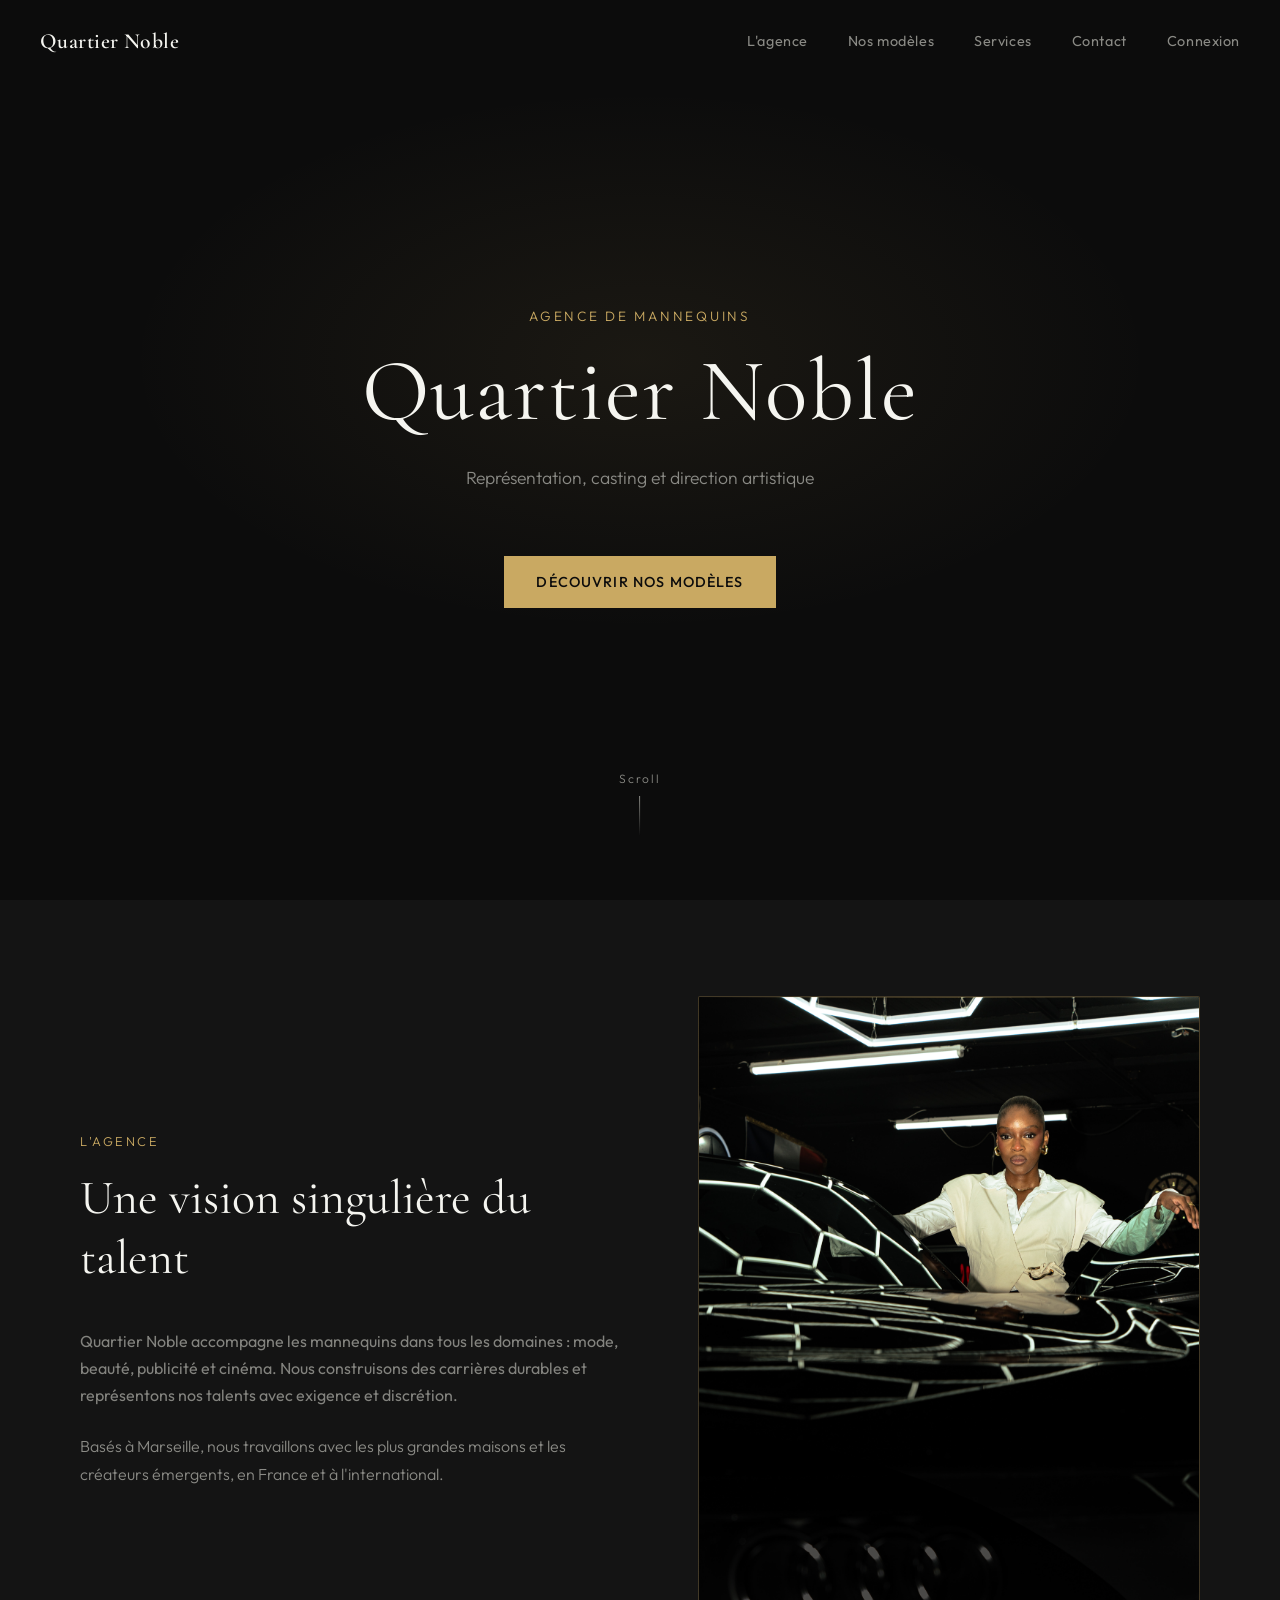
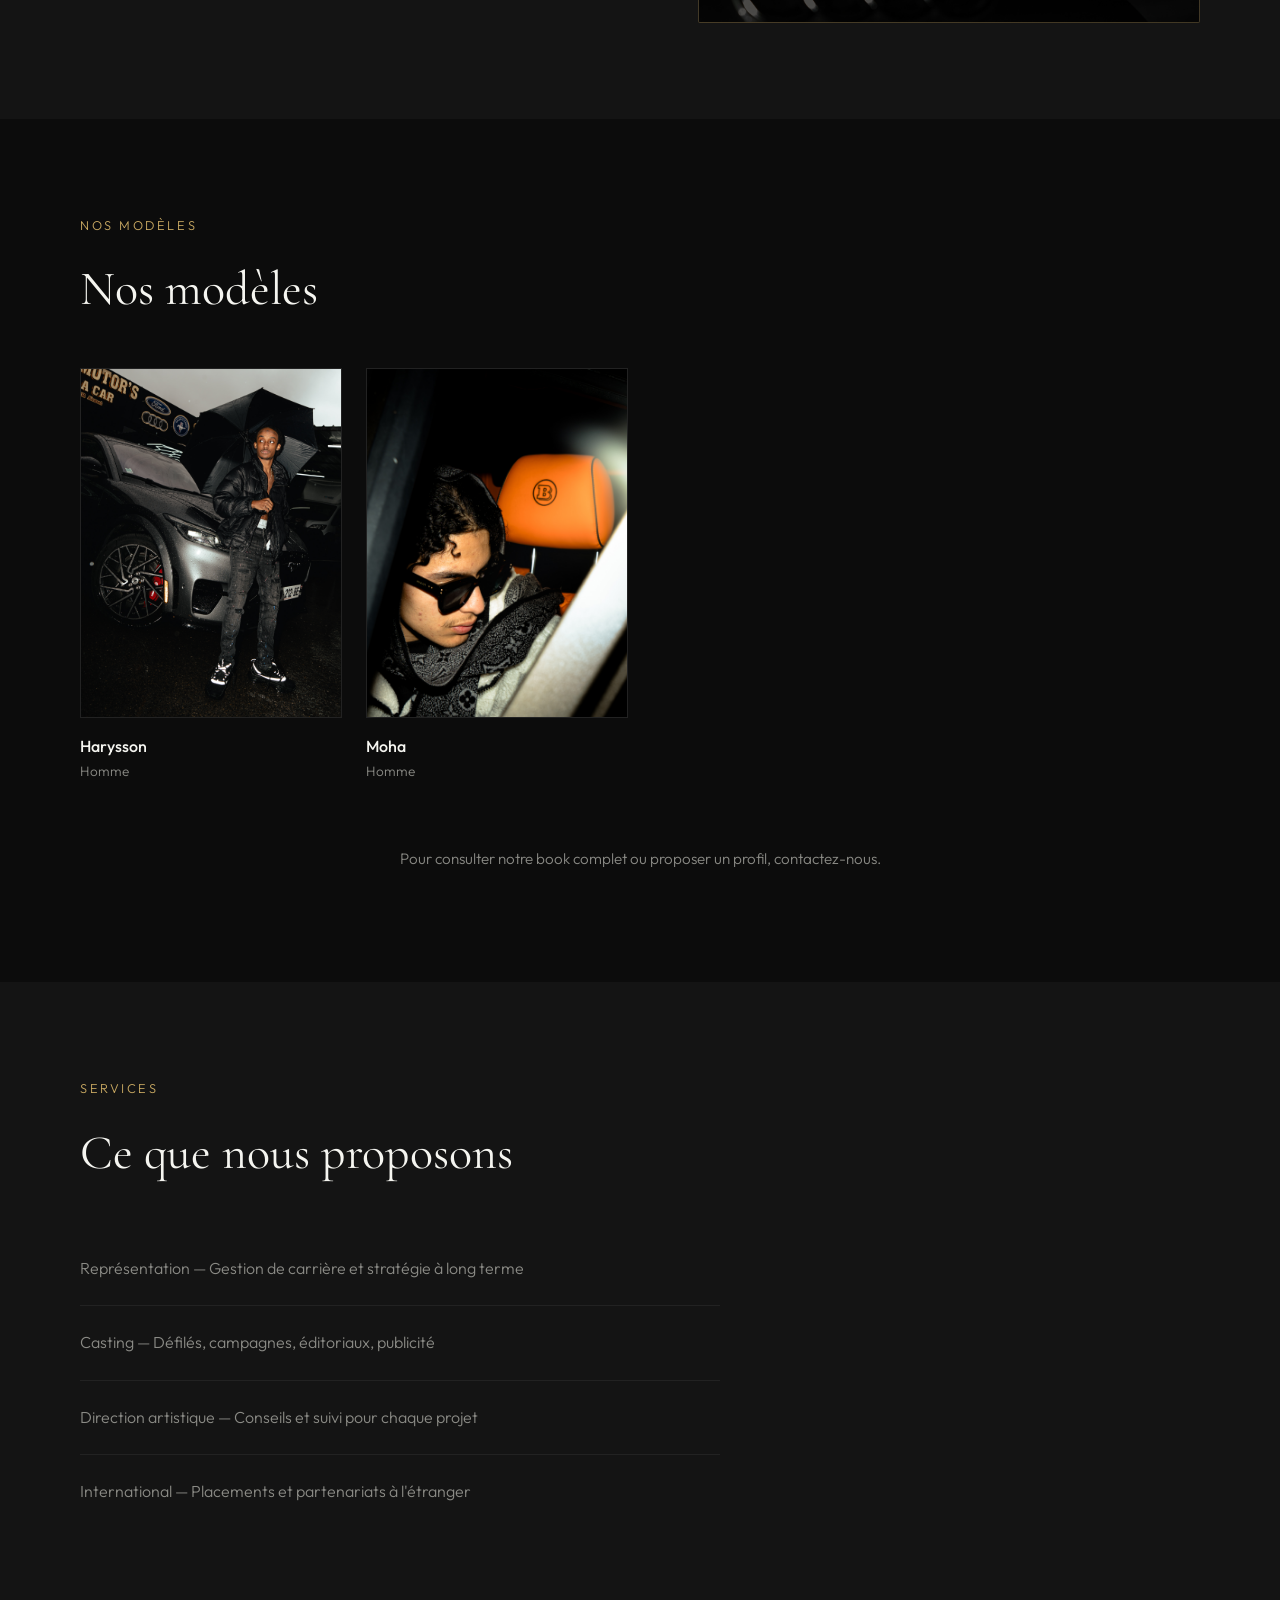
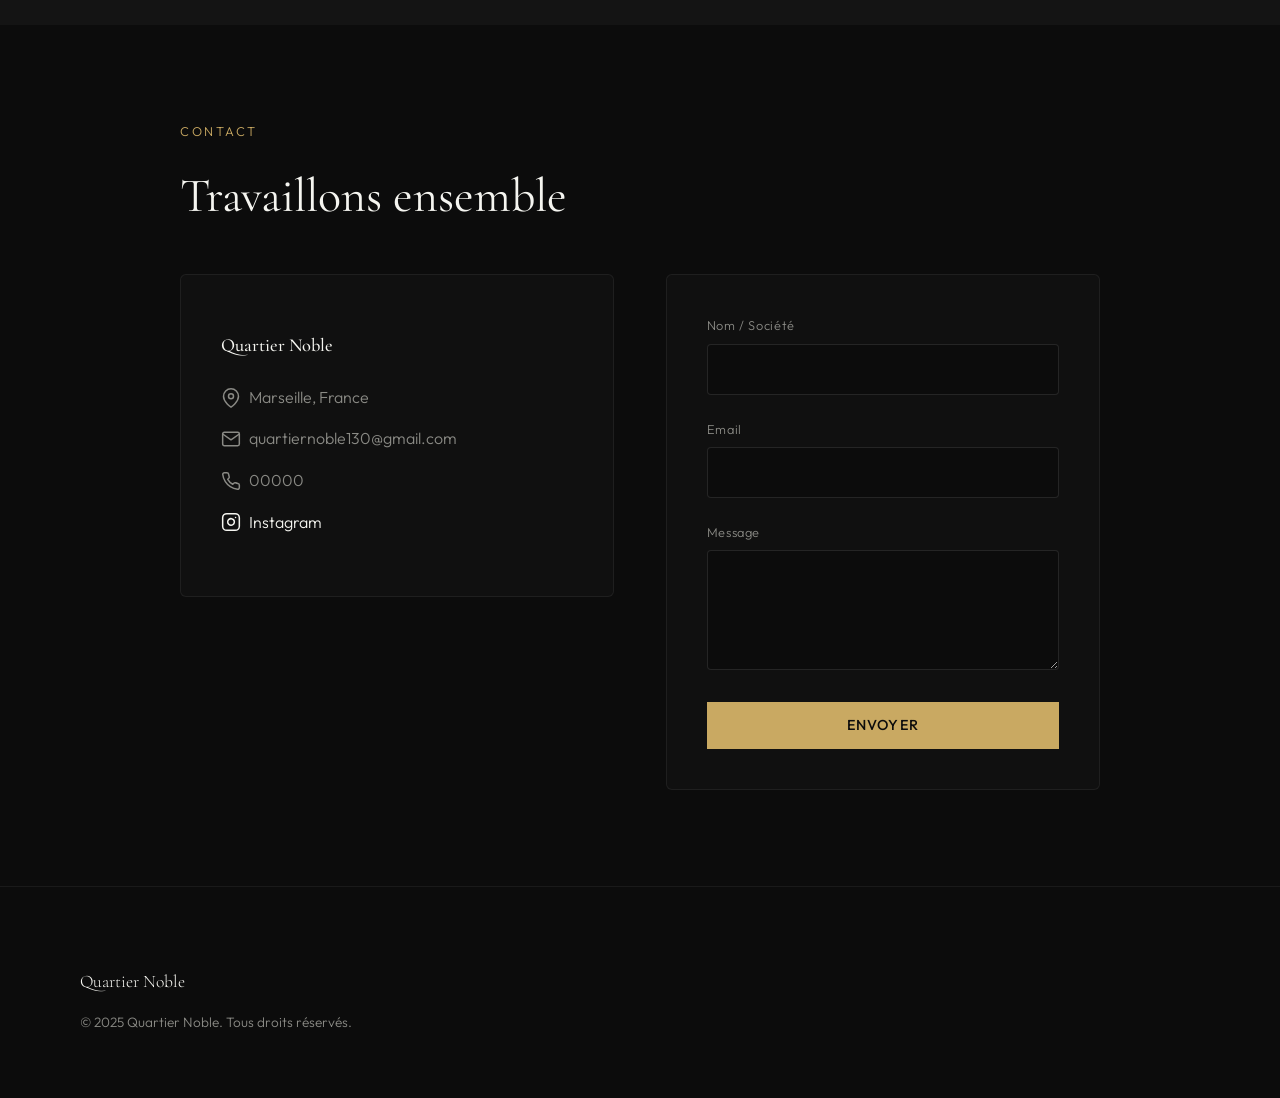
==== annonce.html @ b43733a8 "Add files via upload" ====
<!DOCTYPE html>
<html lang="fr">
<head>
  <meta charset="UTF-8">
  <meta name="viewport" content="width=device-width, initial-scale=1.0">
  <title>Annonce — Quartier Noble</title>
  <meta name="robots" content="noindex, nofollow">
  <link rel="preconnect" href="https://fonts.googleapis.com">
  <link rel="preconnect" href="https://fonts.gstatic.com" crossorigin>
  <link href="https://fonts.googleapis.com/css2?family=Cormorant+Garamond:ital,wght@0,400;0,600;1,400&family=Outfit:wght@300;400;500&display=swap" rel="stylesheet">
  <link rel="stylesheet" href="styles.css">
</head>
<body>
  <header class="header header-annonce scrolled">
    <a href="index.html" class="logo">Quartier Noble</a>
    <div class="annonce-header-actions">
      <a href="index.html" class="annonce-back" data-locale="annoncePage.back">Retour au site</a>
      <button type="button" class="btn btn-ghost btn-sm" id="annonce-logout" data-locale="annoncePage.logout">Déconnexion</button>
    </div>
  </header>

  <main class="section section-annonce">
    <div class="container">
      <span class="section-label" data-locale="annoncePage.label">Espace réservé</span>
      <h1 data-locale="annoncePage.title">Annonce</h1>
      <div class="annonce-content" id="annonce-body"></div>
    </div>
  </main>

  <footer class="footer">
    <div class="container">
      <p class="footer-logo">Quartier Noble</p>
    </div>
  </footer>

  <script src="config.js"></script>
  <script src="annonce.js"></script>
</body>
</html>
---- styles.css ----
/* --- Variables --- */
:root {
  --color-bg: #0c0c0c;
  --color-bg-soft: #141414;
  --color-text: #f5f5f0;
  --color-text-muted: #8a8a85;
  --color-accent: #c9a962;
  --color-accent-hover: #d4b872;
  --font-heading: "Cormorant Garamond", Georgia, serif;
  --font-body: "Outfit", system-ui, sans-serif;
  --space-xs: 0.5rem;
  --space-s: 1rem;
  --space-m: 1.5rem;
  --space-l: 2.5rem;
  --space-xl: 4rem;
  --space-2xl: 6rem;
  --transition: 0.35s cubic-bezier(0.4, 0, 0.2, 1);
}

/* --- Reset & base --- */
*, *::before, *::after { box-sizing: border-box; }
html { scroll-behavior: smooth; }
body {
  margin: 0;
  font-family: var(--font-body);
  font-weight: 300;
  font-size: 1rem;
  line-height: 1.6;
  color: var(--color-text);
  background: var(--color-bg);
  overflow-x: hidden;
}

a { color: var(--color-accent); text-decoration: none; transition: color var(--transition); }
a:hover { color: var(--color-accent-hover); }
h1, h2, h3 { font-family: var(--font-heading); font-weight: 400; margin: 0 0 var(--space-m); }
img { max-width: 100%; height: auto; display: block; }

/* --- Layout --- */
.container {
  width: 100%;
  max-width: 1200px;
  margin: 0 auto;
  padding: 0 var(--space-l);
}

/* --- Header --- */
.header {
  position: fixed;
  top: 0;
  left: 0;
  right: 0;
  z-index: 100;
  display: flex;
  align-items: center;
  justify-content: space-between;
  padding: var(--space-m) var(--space-l);
  background: transparent;
  transition: background var(--transition);
}
.header.scrolled { background: rgba(12, 12, 12, 0.92); backdrop-filter: blur(12px); }

.logo {
  font-family: var(--font-heading);
  font-size: 1.35rem;
  font-weight: 600;
  color: var(--color-text);
  letter-spacing: 0.02em;
}
.logo:hover { color: var(--color-accent); }

.nav {
  display: flex;
  gap: var(--space-l);
}
.nav a {
  font-size: 0.9rem;
  font-weight: 400;
  color: var(--color-text-muted);
  letter-spacing: 0.04em;
}
.nav a:hover { color: var(--color-text); }

.nav-login {
  background: none;
  border: none;
  font: inherit;
  cursor: pointer;
  font-size: 0.9rem;
  font-weight: 400;
  color: var(--color-text-muted);
  letter-spacing: 0.04em;
  padding: 0;
}
.nav-login:hover { color: var(--color-text); }

.menu-toggle {
  display: none;
  flex-direction: column;
  gap: 6px;
  background: none;
  border: none;
  cursor: pointer;
  padding: 8px;
}
.menu-toggle span {
  display: block;
  width: 24px;
  height: 1px;
  background: var(--color-text);
}

/* --- Hero --- */
.hero {
  position: relative;
  min-height: 100vh;
  display: flex;
  align-items: center;
  justify-content: center;
  padding: var(--space-xl) var(--space-l);
}
.hero-bg {
  position: absolute;
  inset: 0;
  background: radial-gradient(ellipse 80% 60% at 50% 40%, rgba(201, 169, 98, 0.08) 0%, transparent 50%),
              var(--color-bg);
  pointer-events: none;
}
.hero-content {
  position: relative;
  text-align: center;
  max-width: 720px;
}
.hero-tagline {
  font-size: 0.85rem;
  letter-spacing: 0.2em;
  text-transform: uppercase;
  color: var(--color-accent);
  margin-bottom: var(--space-s);
  opacity: 0;
  animation: fadeUp 0.8s ease forwards;
}
.hero-title {
  font-size: clamp(3rem, 10vw, 5.5rem);
  font-weight: 400;
  letter-spacing: 0.02em;
  line-height: 1.1;
  margin-bottom: var(--space-m);
  opacity: 0;
  animation: fadeUp 0.8s ease 0.15s forwards;
}
.hero-subtitle {
  font-size: 1.1rem;
  color: var(--color-text-muted);
  margin-bottom: var(--space-xl);
  opacity: 0;
  animation: fadeUp 0.8s ease 0.3s forwards;
}
.hero-content .btn { opacity: 0; animation: fadeUp 0.8s ease 0.45s forwards; }

.hero-scroll {
  position: absolute;
  bottom: var(--space-xl);
  left: 50%;
  transform: translateX(-50%);
  display: flex;
  flex-direction: column;
  align-items: center;
  gap: var(--space-xs);
  font-size: 0.75rem;
  letter-spacing: 0.15em;
  color: var(--color-text-muted);
}
.scroll-line {
  width: 1px;
  height: 40px;
  background: linear-gradient(to bottom, var(--color-text-muted), transparent);
  animation: scrollPulse 2s ease-in-out infinite;
}

@keyframes fadeUp {
  from { opacity: 0; transform: translateY(20px); }
  to { opacity: 1; transform: translateY(0); }
}
@keyframes scrollPulse {
  0%, 100% { opacity: 0.5; transform: scaleY(0.8); }
  50% { opacity: 1; transform: scaleY(1); }
}

/* --- Buttons --- */
.btn {
  display: inline-block;
  padding: 0.9rem 2rem;
  font-family: var(--font-body);
  font-size: 0.9rem;
  font-weight: 500;
  letter-spacing: 0.08em;
  text-transform: uppercase;
  border: none;
  cursor: pointer;
  transition: background var(--transition), color var(--transition), transform var(--transition);
}
.btn-primary {
  background: var(--color-accent);
  color: var(--color-bg);
}
.btn-primary:hover {
  background: var(--color-accent-hover);
  color: var(--color-bg);
  transform: translateY(-2px);
}
.btn-ghost {
  background: transparent;
  color: var(--color-text-muted);
  border: 1px solid rgba(255, 255, 255, 0.15);
}
.btn-ghost:hover {
  color: var(--color-text);
  border-color: rgba(255, 255, 255, 0.25);
  transform: none;
}
.btn-sm {
  padding: 0.55rem 1.25rem;
  font-size: 0.75rem;
}

/* --- Sections --- */
.section {
  padding: var(--space-2xl) 0;
}
.section-label {
  display: block;
  font-size: 0.8rem;
  letter-spacing: 0.2em;
  text-transform: uppercase;
  color: var(--color-accent);
  margin-bottom: var(--space-s);
}
.section h2 {
  font-size: clamp(2rem, 4vw, 3rem);
  margin-bottom: var(--space-l);
}

/* --- About --- */
.section-about { background: var(--color-bg-soft); }
.about-grid {
  display: grid;
  grid-template-columns: 1.05fr 0.95fr;
  gap: clamp(2rem, 5vw, 4rem);
  align-items: center;
}
.about-text .section-label { margin-bottom: var(--space-s); }
.about-title {
  font-size: clamp(1.85rem, 3.5vw, 2.5rem);
  line-height: 1.25;
  margin-bottom: var(--space-l);
  color: var(--color-text);
}
.about-lead {
  color: var(--color-text);
  font-weight: 400;
  opacity: 0.95;
  margin-bottom: var(--space-m);
  line-height: 1.7;
}
.about-text p { color: var(--color-text-muted); margin-bottom: var(--space-m); line-height: 1.7; }
.about-text p:last-of-type { margin-bottom: 0; }
.about-visual { position: relative; }
.about-frame {
  position: relative;
  aspect-ratio: 4/5;
  min-height: 320px;
  background: 
    linear-gradient(160deg, rgba(201, 169, 98, 0.08) 0%, transparent 40%),
    linear-gradient(180deg, var(--color-bg) 0%, var(--color-bg-soft) 100%);
  border: 1px solid rgba(201, 169, 98, 0.25);
  border-radius: 2px;
  display: flex;
  align-items: center;
  justify-content: center;
  overflow: hidden;
  box-shadow: inset 0 0 80px rgba(0, 0, 0, 0.2);
}
.about-frame::before {
  content: "";
  position: absolute;
  inset: 0;
  border: 1px solid rgba(255, 255, 255, 0.04);
  border-radius: 2px;
  pointer-events: none;
  margin: 8px;
}
.about-frame::after {
  content: "";
  position: absolute;
  top: 0;
  left: 0;
  right: 0;
  height: 1px;
  background: linear-gradient(90deg, transparent, rgba(201, 169, 98, 0.3), transparent);
  pointer-events: none;
}
.about-frame-hint {
  font-size: 0.8rem;
  letter-spacing: 0.15em;
  text-transform: uppercase;
  color: var(--color-text-muted);
  opacity: 0.5;
}
.about-frame:has(img) .about-frame-hint { display: none; }
.about-frame img {
  position: absolute;
  inset: 0;
  width: 100%;
  height: 100%;
  object-fit: cover;
}

/* --- Models --- */
.models-grid {
  display: grid;
  grid-template-columns: repeat(4, 1fr);
  gap: var(--space-m);
  margin-bottom: var(--space-xl);
}
.model-card {
  cursor: pointer;
  transition: transform var(--transition);
}
.model-card:hover { transform: translateY(-4px); }
.model-image {
  aspect-ratio: 3/4;
  background: var(--color-bg-soft);
  border: 1px solid rgba(255,255,255,0.06);
  display: flex;
  align-items: center;
  justify-content: center;
  color: var(--color-text-muted);
  font-size: 0.85rem;
  margin-bottom: var(--space-s);
  overflow: hidden;
}
.model-image img {
  width: 100%;
  height: 100%;
  object-fit: cover;
  display: block;
}
.model-info h3 {
  font-family: var(--font-body);
  font-size: 1rem;
  font-weight: 500;
  margin-bottom: 2px;
}
.model-info p { font-size: 0.85rem; color: var(--color-text-muted); margin: 0; }
.models-cta { color: var(--color-text-muted); font-size: 0.95rem; text-align: center; }

/* --- Services --- */
.section-services { background: var(--color-bg-soft); }
.services-list {
  list-style: none;
  padding: 0;
  margin: 0;
  max-width: 640px;
}
.services-list li {
  padding: var(--space-m) 0;
  border-bottom: 1px solid rgba(255,255,255,0.06);
  color: var(--color-text-muted);
}
.services-list li:last-child { border-bottom: none; }
.services-list strong { color: var(--color-text); font-weight: 500; }

/* --- Contact --- */
.section-contact .container { max-width: 1000px; }
.contact-grid {
  display: grid;
  grid-template-columns: 1fr 1fr;
  gap: clamp(2rem, 4vw, 3.5rem);
  align-items: start;
}
.contact-info {
  padding: var(--space-l);
  background: rgba(255, 255, 255, 0.02);
  border: 1px solid rgba(255, 255, 255, 0.06);
  border-radius: 6px;
}
.contact-info p { margin-bottom: var(--space-s); color: var(--color-text-muted); }
.contact-info p:first-child { margin-bottom: var(--space-m); }
.contact-info strong {
  font-family: var(--font-heading);
  font-size: 1.15rem;
  font-weight: 500;
  color: var(--color-text);
}
.contact-info a { color: var(--color-text); }
.contact-info a:hover { color: var(--color-accent); }
.contact-info .contact-line { display: flex; align-items: center; gap: 0.5rem; }
.contact-info .icon-address,
.contact-info .icon-email,
.contact-info .icon-phone,
.contact-info .icon-insta { display: inline-flex; line-height: 0; flex-shrink: 0; }
.contact-info .icon-address svg,
.contact-info .icon-email svg,
.contact-info .icon-phone svg,
.contact-info .icon-insta svg { flex-shrink: 0; }
.contact-info .link-email,
.contact-info .link-insta { display: inline-flex; align-items: center; gap: 0.5rem; }

.contact-form {
  padding: var(--space-l);
  background: rgba(255, 255, 255, 0.02);
  border: 1px solid rgba(255, 255, 255, 0.06);
  border-radius: 6px;
}
.contact-form label {
  display: block;
  font-size: 0.8rem;
  letter-spacing: 0.05em;
  margin-bottom: 0.5rem;
  color: var(--color-text-muted);
}
.contact-form input,
.contact-form textarea {
  width: 100%;
  padding: 0.9rem 1rem;
  margin-bottom: var(--space-m);
  font-family: var(--font-body);
  font-size: 1rem;
  color: var(--color-text);
  background: var(--color-bg);
  border: 1px solid rgba(255, 255, 255, 0.1);
  border-radius: 4px;
  transition: border-color var(--transition), box-shadow var(--transition);
}
.contact-form input:focus,
.contact-form textarea:focus {
  outline: none;
  border-color: var(--color-accent);
  box-shadow: 0 0 0 2px rgba(201, 169, 98, 0.12);
}
.contact-form textarea { resize: vertical; min-height: 120px; }
.contact-form .btn { width: 100%; margin-bottom: 0; }
.contact-form .btn:hover { box-shadow: 0 4px 16px rgba(201, 169, 98, 0.3); }

/* --- Modale connexion --- */
.login-modal {
  position: fixed;
  inset: 0;
  z-index: 250;
  display: flex;
  align-items: center;
  justify-content: center;
  padding: var(--space-l);
  opacity: 0;
  visibility: hidden;
  transition: opacity var(--transition), visibility var(--transition);
}
.login-modal.is-open {
  opacity: 1;
  visibility: visible;
}
.login-modal-backdrop {
  position: absolute;
  inset: 0;
  background: rgba(0, 0, 0, 0.75);
  backdrop-filter: blur(6px);
}
.login-modal-panel {
  position: relative;
  width: 100%;
  max-width: 400px;
  padding: var(--space-l);
  background: var(--color-bg-soft);
  border: 1px solid rgba(255, 255, 255, 0.08);
  border-radius: 8px;
  box-shadow: 0 24px 48px rgba(0, 0, 0, 0.45);
}
.login-modal-panel h2 {
  font-size: 1.75rem;
  margin-bottom: var(--space-m);
}
.login-form label {
  display: block;
  font-size: 0.8rem;
  letter-spacing: 0.05em;
  margin-bottom: 0.5rem;
  color: var(--color-text-muted);
}
.login-form input {
  width: 100%;
  padding: 0.85rem 1rem;
  margin-bottom: var(--space-m);
  font-family: var(--font-body);
  font-size: 1rem;
  color: var(--color-text);
  background: var(--color-bg);
  border: 1px solid rgba(255, 255, 255, 0.1);
  border-radius: 4px;
  transition: border-color var(--transition), box-shadow var(--transition);
}
.login-form input:focus {
  outline: none;
  border-color: var(--color-accent);
  box-shadow: 0 0 0 2px rgba(201, 169, 98, 0.12);
}
.login-error {
  font-size: 0.85rem;
  color: #e8a598;
  margin: -0.25rem 0 var(--space-s);
}
.login-actions {
  display: flex;
  gap: var(--space-s);
  justify-content: flex-end;
  margin-top: var(--space-s);
}
.login-actions .btn { flex: 0 0 auto; }

/* --- Page Annonce --- */
.header-annonce {
  background: rgba(12, 12, 12, 0.92);
  backdrop-filter: blur(12px);
}
.annonce-header-actions {
  display: flex;
  align-items: center;
  gap: var(--space-m);
}
.annonce-back {
  font-size: 0.85rem;
  color: var(--color-text-muted);
}
.annonce-back:hover { color: var(--color-text); }
.section-annonce {
  min-height: 60vh;
  padding-top: calc(var(--space-2xl) + 2rem);
}
.annonce-content {
  max-width: 720px;
  margin-top: var(--space-m);
  color: var(--color-text-muted);
  line-height: 1.75;
  white-space: pre-wrap;
}

/* --- Footer --- */
.footer {
  padding: var(--space-xl) 0;
  border-top: 1px solid rgba(255,255,255,0.06);
}
.footer-logo {
  font-family: var(--font-heading);
  font-size: 1.1rem;
  margin-bottom: var(--space-s);
}
.footer-legal { font-size: 0.85rem; color: var(--color-text-muted); margin: 0; }

/* --- Galerie modale modèle --- */
.model-gallery {
  position: fixed;
  inset: 0;
  z-index: 200;
  display: flex;
  align-items: center;
  justify-content: center;
  padding: var(--space-l);
  opacity: 0;
  visibility: hidden;
  transition: opacity var(--transition), visibility var(--transition);
}
.model-gallery.is-open {
  opacity: 1;
  visibility: visible;
}
.model-gallery-backdrop {
  position: absolute;
  inset: 0;
  background: rgba(0, 0, 0, 0.9);
  cursor: pointer;
}
.model-gallery-inner {
  position: relative;
  width: 100%;
  max-width: 900px;
  max-height: 90vh;
  display: flex;
  flex-direction: column;
  align-items: center;
}
.model-gallery-close {
  position: absolute;
  top: -2.5rem;
  right: 0;
  width: 40px;
  height: 40px;
  font-size: 1.8rem;
  line-height: 1;
  color: var(--color-text);
  background: none;
  border: none;
  cursor: pointer;
  transition: color var(--transition);
}
.model-gallery-close:hover { color: var(--color-accent); }
.model-gallery-title {
  font-family: var(--font-heading);
  font-size: 1.5rem;
  margin-bottom: var(--space-m);
  color: var(--color-text);
}
.model-gallery-main {
  display: flex;
  align-items: center;
  gap: var(--space-m);
  width: 100%;
}
.model-gallery-prev,
.model-gallery-next {
  flex-shrink: 0;
  width: 48px;
  height: 48px;
  font-size: 1.5rem;
  color: var(--color-text);
  background: rgba(255, 255, 255, 0.08);
  border: 1px solid rgba(255, 255, 255, 0.15);
  cursor: pointer;
  transition: background var(--transition), color var(--transition);
}
.model-gallery-prev:hover,
.model-gallery-next:hover {
  background: var(--color-accent);
  color: var(--color-bg);
  border-color: var(--color-accent);
}
.model-gallery-current {
  flex: 1;
  min-height: 0;
  max-height: 70vh;
  display: flex;
  align-items: center;
  justify-content: center;
  overflow: hidden;
}
.model-gallery-current img {
  max-width: 100%;
  max-height: 70vh;
  width: auto;
  height: auto;
  object-fit: contain;
}
.model-gallery-counter {
  margin: var(--space-s) 0;
  font-size: 0.9rem;
  color: var(--color-text-muted);
}
.model-gallery-thumbs {
  display: flex;
  gap: var(--space-xs);
  flex-wrap: wrap;
  justify-content: center;
  margin-top: var(--space-s);
}
.model-gallery-thumbs button {
  width: 56px;
  height: 56px;
  padding: 0;
  border: 2px solid transparent;
  background: none;
  cursor: pointer;
  overflow: hidden;
  transition: border-color var(--transition), opacity var(--transition);
}
.model-gallery-thumbs button:hover { opacity: 0.9; }
.model-gallery-thumbs button.is-active { border-color: var(--color-accent); }
.model-gallery-thumbs img {
  width: 100%;
  height: 100%;
  object-fit: cover;
  display: block;
}

/* --- Responsive --- */
@media (max-width: 900px) {
  .about-grid,
  .contact-grid { grid-template-columns: 1fr; }
  .models-grid { grid-template-columns: repeat(2, 1fr); }
  .nav { display: none; }
  .menu-toggle { display: flex; }
}

@media (max-width: 600px) {
  .models-grid { grid-template-columns: 1fr; }
  .section { padding: var(--space-xl) 0; }
  .annonce-header-actions {
    flex-wrap: wrap;
    justify-content: flex-end;
    gap: var(--space-s);
  }
}

/* Mobile nav (optional overlay) */
.nav.open {
  display: flex;
  position: fixed;
  top: 0;
  left: 0;
  right: 0;
  bottom: 0;
  flex-direction: column;
  align-items: center;
  justify-content: center;
  gap: var(--space-l);
  background: var(--color-bg);
  font-size: 1.2rem;
}
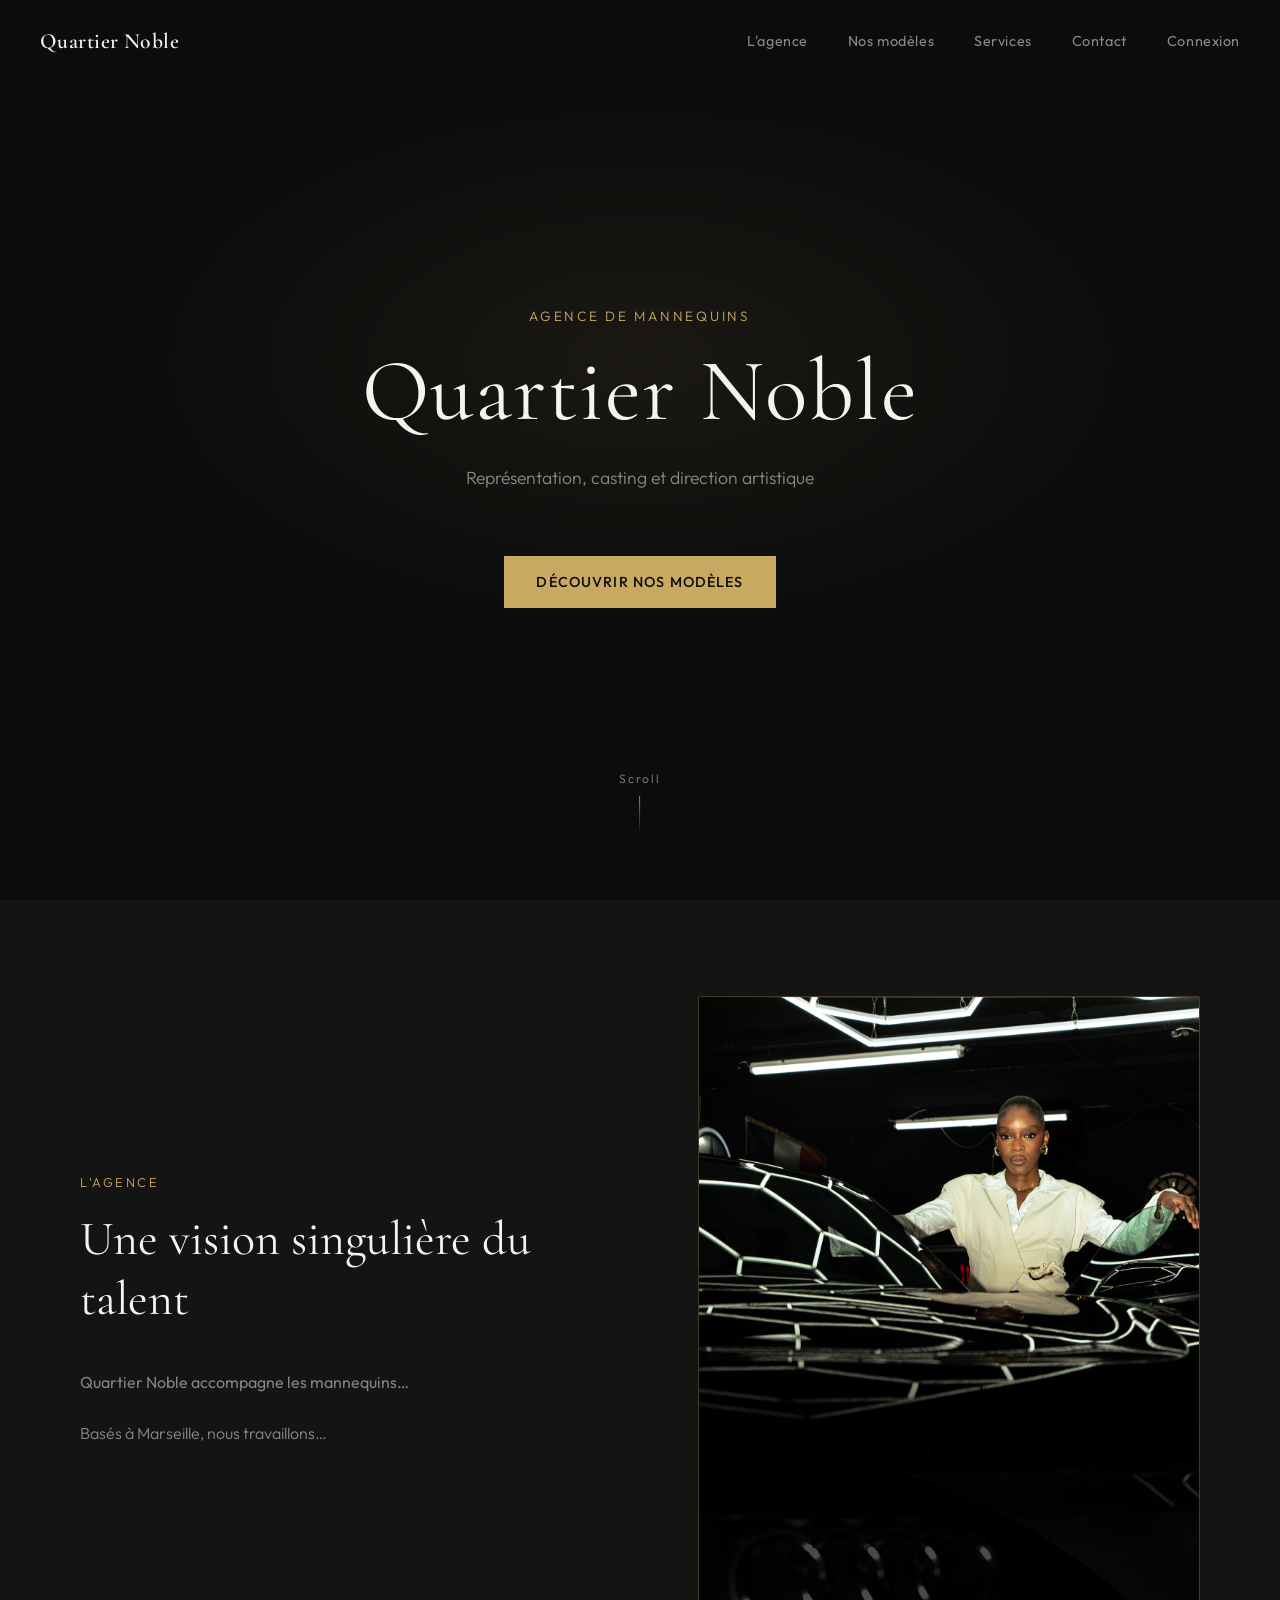
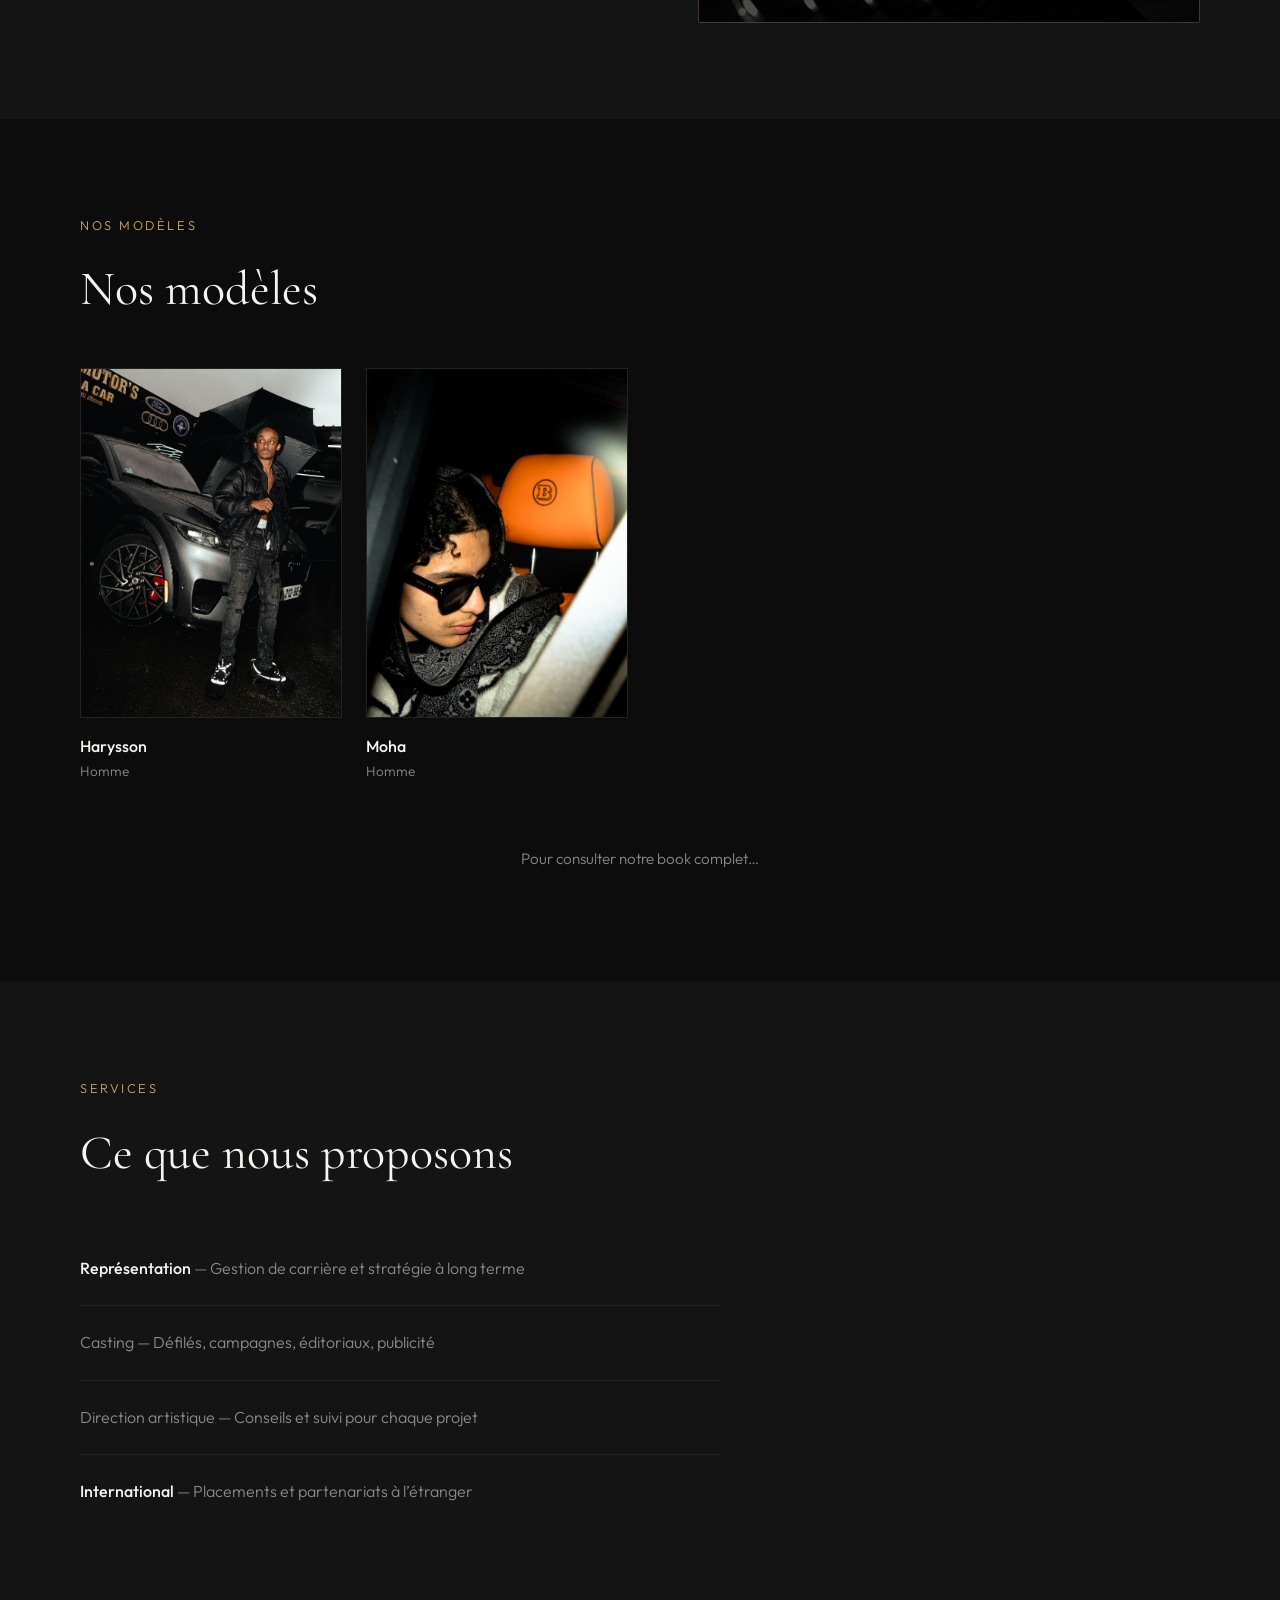
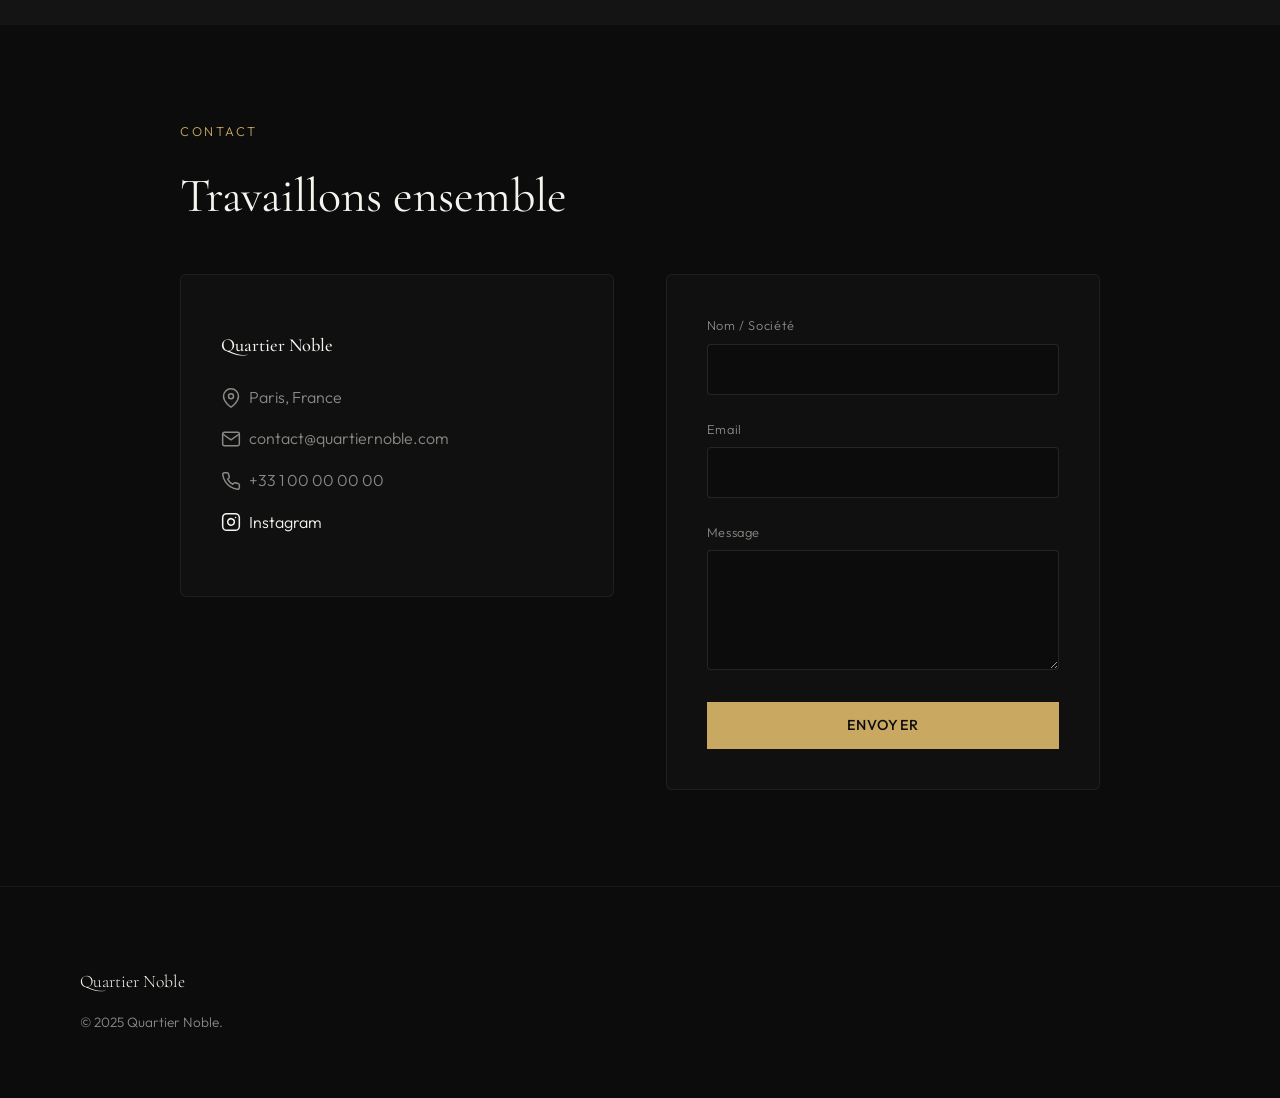
==== commit 4c7058c3: "Add files via upload" ====
--- a/annonce.html
+++ b/annonce.html
@@ -1,39 +1,39 @@
-<!DOCTYPE html>
-<html lang="fr">
-<head>
-  <meta charset="UTF-8">
-  <meta name="viewport" content="width=device-width, initial-scale=1.0">
-  <title>Annonce — Quartier Noble</title>
-  <meta name="robots" content="noindex, nofollow">
-  <link rel="preconnect" href="https://fonts.googleapis.com">
-  <link rel="preconnect" href="https://fonts.gstatic.com" crossorigin>
-  <link href="https://fonts.googleapis.com/css2?family=Cormorant+Garamond:ital,wght@0,400;0,600;1,400&family=Outfit:wght@300;400;500&display=swap" rel="stylesheet">
-  <link rel="stylesheet" href="styles.css">
-</head>
-<body>
-  <header class="header header-annonce scrolled">
-    <a href="index.html" class="logo">Quartier Noble</a>
-    <div class="annonce-header-actions">
-      <a href="index.html" class="annonce-back" data-locale="annoncePage.back">Retour au site</a>
-      <button type="button" class="btn btn-ghost btn-sm" id="annonce-logout" data-locale="annoncePage.logout">Déconnexion</button>
-    </div>
-  </header>
-
-  <main class="section section-annonce">
-    <div class="container">
-      <span class="section-label" data-locale="annoncePage.label">Espace réservé</span>
-      <h1 data-locale="annoncePage.title">Annonce</h1>
-      <div class="annonce-content" id="annonce-body"></div>
-    </div>
-  </main>
-
-  <footer class="footer">
-    <div class="container">
-      <p class="footer-logo">Quartier Noble</p>
-    </div>
-  </footer>
-
-  <script src="config.js"></script>
-  <script src="annonce.js"></script>
-</body>
-</html>
+<!DOCTYPE html>
+<html lang="fr">
+<head>
+  <meta charset="UTF-8">
+  <meta name="viewport" content="width=device-width, initial-scale=1.0">
+  <title>Espace modèles — Quartier Noble</title>
+  <meta name="robots" content="noindex, nofollow">
+  <link rel="preconnect" href="https://fonts.googleapis.com">
+  <link rel="preconnect" href="https://fonts.gstatic.com" crossorigin>
+  <link href="https://fonts.googleapis.com/css2?family=Cormorant+Garamond:ital,wght@0,400;0,600;1,400&family=Outfit:wght@300;400;500&display=swap" rel="stylesheet">
+  <link rel="stylesheet" href="styles.css">
+</head>
+<body class="espace-single-mode">
+  <header class="header header-annonce scrolled">
+    <a href="index.html" class="logo">Quartier Noble</a>
+    <nav class="espace-nav" id="espace-nav" aria-label="Rubriques de l'espace"></nav>
+    <div class="annonce-header-actions">
+      <a href="index.html" class="annonce-back" data-locale="espacePrivePage.back">Retour au site</a>
+      <button type="button" class="btn btn-ghost btn-sm" id="annonce-logout" data-locale="espacePrivePage.logout">Déconnexion</button>
+    </div>
+  </header>
+
+  <main class="section section-annonce">
+    <div class="annonce-page-bg" aria-hidden="true"></div>
+    <div class="container annonce-container">
+      <div class="espace-board espace-single-board" id="espace-single-view" aria-live="polite"></div>
+    </div>
+  </main>
+
+  <footer class="footer">
+    <div class="container">
+      <p class="footer-logo">Quartier Noble</p>
+    </div>
+  </footer>
+
+  <script src="config.js"></script>
+  <script src="annonce.js"></script>
+</body>
+</html>
--- a/styles.css
+++ b/styles.css
@@ -15,6 +15,9 @@
   --space-xl: 4rem;
   --space-2xl: 6rem;
   --transition: 0.35s cubic-bezier(0.4, 0, 0.2, 1);
+  --scroll-track: rgba(255, 255, 255, 0.06);
+  --scroll-thumb: rgba(201, 169, 98, 0.42);
+  --scroll-thumb-hover: rgba(201, 169, 98, 0.68);
 }
 
 /* --- Reset & base --- */
@@ -29,6 +32,32 @@
   color: var(--color-text);
   background: var(--color-bg);
   overflow-x: hidden;
+}
+
+/* Barres de défilement : thème sombre / or (Firefox + Chrome / Edge / Safari) */
+* {
+  scrollbar-width: thin;
+  scrollbar-color: var(--scroll-thumb) var(--scroll-track);
+}
+*::-webkit-scrollbar {
+  width: 8px;
+  height: 8px;
+}
+*::-webkit-scrollbar-track {
+  background: var(--scroll-track);
+  border-radius: 4px;
+}
+*::-webkit-scrollbar-thumb {
+  background: var(--scroll-thumb);
+  border-radius: 100px;
+  border: 2px solid transparent;
+  background-clip: padding-box;
+}
+*::-webkit-scrollbar-thumb:hover {
+  background-color: var(--scroll-thumb-hover);
+}
+*::-webkit-scrollbar-corner {
+  background: transparent;
 }
 
 a { color: var(--color-accent); text-decoration: none; transition: color var(--transition); }
@@ -521,27 +550,407 @@
 .header-annonce {
   background: rgba(12, 12, 12, 0.92);
   backdrop-filter: blur(12px);
-}
+  border-bottom: 1px solid rgba(255, 255, 255, 0.06);
+  display: grid;
+  grid-template-columns: 1fr auto;
+  grid-template-rows: auto auto;
+  align-items: center;
+  column-gap: var(--space-m);
+  row-gap: 0.65rem;
+}
+.header-annonce .logo {
+  grid-column: 1;
+  grid-row: 1;
+}
+.header-annonce .annonce-header-actions {
+  grid-column: 2;
+  grid-row: 1;
+}
+.header-annonce .espace-nav {
+  grid-column: 1 / -1;
+  grid-row: 2;
+}
+@media (min-width: 900px) {
+  .header-annonce {
+    display: flex;
+    flex-direction: row;
+    flex-wrap: nowrap;
+    align-items: center;
+    justify-content: space-between;
+    row-gap: 0;
+  }
+  .header-annonce .logo {
+    flex: 0 0 auto;
+  }
+  .header-annonce .espace-nav {
+    flex: 1 1 auto;
+    max-width: min(56vw, 40rem);
+    justify-content: center;
+  }
+  .header-annonce .annonce-header-actions {
+    flex: 0 0 auto;
+  }
+}
+.espace-nav {
+  display: flex;
+  align-items: center;
+  justify-content: flex-start;
+  flex-wrap: nowrap;
+  gap: 0.5rem 1rem;
+  min-width: 0;
+  padding: 0.15rem 0 0.35rem;
+  overflow-x: auto;
+  -webkit-overflow-scrolling: touch;
+  scrollbar-width: thin;
+}
+@media (min-width: 900px) {
+  .espace-nav {
+    justify-content: center;
+    flex-wrap: wrap;
+    overflow-x: visible;
+    padding-top: 0;
+  }
+}
+/* Vue unique : même ADN que Retour au site / Déconnexion (fin, majuscules, bordure ghost) */
+.espace-nav-wrap {
+  display: flex;
+  align-items: center;
+  justify-content: center;
+  flex-wrap: wrap;
+  gap: 0.5rem 0.85rem;
+  min-width: 0;
+  max-width: 100%;
+}
+.espace-nav-field-label {
+  flex-shrink: 0;
+  font-family: var(--font-body);
+  font-size: 0.8rem;
+  font-weight: 300;
+  letter-spacing: 0.06em;
+  text-transform: uppercase;
+  color: var(--color-text-muted);
+}
+.espace-nav-picker {
+  position: relative;
+  flex: 1 1 auto;
+  min-width: min(100%, 15rem);
+  max-width: min(92vw, 22rem);
+}
+.espace-nav-picker-btn {
+  display: flex;
+  align-items: center;
+  justify-content: space-between;
+  gap: 0.65rem;
+  width: 100%;
+  padding: 0.55rem 1.1rem;
+  font-family: var(--font-body);
+  font-size: 0.75rem;
+  font-weight: 300;
+  letter-spacing: 0.1em;
+  text-transform: uppercase;
+  color: var(--color-text-muted);
+  background: transparent;
+  border: 1px solid rgba(255, 255, 255, 0.15);
+  border-radius: 0;
+  cursor: pointer;
+  text-align: left;
+  transition: color var(--transition), border-color var(--transition), background var(--transition);
+}
+.espace-nav-picker-btn:hover {
+  color: var(--color-text);
+  border-color: rgba(255, 255, 255, 0.25);
+  background: transparent;
+}
+.espace-nav-picker-btn:focus-visible {
+  outline: 1px solid rgba(255, 255, 255, 0.35);
+  outline-offset: 2px;
+}
+.espace-nav-picker-current {
+  flex: 1;
+  min-width: 0;
+  overflow: hidden;
+  text-overflow: ellipsis;
+  white-space: nowrap;
+}
+.espace-nav-picker-chevron {
+  flex-shrink: 0;
+  width: 0;
+  height: 0;
+  border-left: 4px solid transparent;
+  border-right: 4px solid transparent;
+  border-top: 5px solid rgba(255, 255, 255, 0.45);
+  transition: transform var(--transition), border-top-color var(--transition);
+}
+.espace-nav-picker-btn:hover .espace-nav-picker-chevron {
+  border-top-color: rgba(255, 255, 255, 0.65);
+}
+.espace-nav-picker-btn[aria-expanded="true"] .espace-nav-picker-chevron {
+  transform: rotate(180deg);
+}
+.espace-nav-picker-panel {
+  position: absolute;
+  top: calc(100% + 0.35rem);
+  left: 0;
+  right: 0;
+  z-index: 160;
+  max-height: min(65vh, 22rem);
+  overflow-y: auto;
+  padding: 0.35rem 0;
+  margin: 0;
+  background: rgba(10, 10, 10, 0.98);
+  border: 1px solid rgba(255, 255, 255, 0.12);
+  border-radius: 0;
+  box-shadow: 0 12px 40px rgba(0, 0, 0, 0.5);
+  -webkit-overflow-scrolling: touch;
+}
+.espace-nav-picker-panel[hidden] {
+  display: none !important;
+}
+.espace-nav-picker-item {
+  display: block;
+  width: 100%;
+  margin: 0;
+  padding: 0.65rem 1.1rem;
+  font-family: var(--font-body);
+  font-size: 0.75rem;
+  font-weight: 300;
+  letter-spacing: 0.08em;
+  text-transform: uppercase;
+  color: var(--color-text-muted);
+  text-align: left;
+  background: transparent;
+  border: none;
+  border-radius: 0;
+  cursor: pointer;
+  transition: color var(--transition), background var(--transition);
+}
+.espace-nav-picker-item:hover {
+  color: var(--color-text);
+  background: rgba(255, 255, 255, 0.04);
+}
+.espace-nav-picker-item:focus-visible {
+  outline: 1px solid rgba(255, 255, 255, 0.3);
+  outline-offset: -1px;
+}
+.espace-nav-picker-item.is-active {
+  color: var(--color-accent);
+  background: rgba(255, 255, 255, 0.03);
+}
+.espace-nav-picker-item + .espace-nav-picker-item {
+  border-top: 1px solid rgba(255, 255, 255, 0.06);
+}
+
+.espace-single-mode .espace-single-board {
+  border-top: none;
+  margin-top: 0;
+  padding-top: var(--space-m);
+}
+.espace-single-welcome {
+  font-family: var(--font-heading);
+  font-size: 1.02rem;
+  font-style: italic;
+  font-weight: 400;
+  color: var(--color-text-muted);
+  line-height: 1.7;
+  margin: 0 0 var(--space-l);
+  max-width: 38rem;
+}
+.espace-single-inner {
+  font-size: 0.95rem;
+  font-weight: 300;
+  line-height: 1.8;
+  color: rgba(245, 245, 240, 0.88);
+}
+.espace-single-text {
+  margin: 0;
+  white-space: pre-wrap;
+  word-wrap: break-word;
+}
+
+.espace-section-annonce {
+  margin: 0 0 var(--space-l);
+  padding: var(--space-m);
+  background: rgba(201, 169, 98, 0.08);
+  border: 1px solid rgba(201, 169, 98, 0.28);
+  border-radius: 6px;
+}
+.espace-section-annonce-label {
+  display: block;
+  font-family: var(--font-body);
+  font-size: 0.65rem;
+  font-weight: 600;
+  letter-spacing: 0.18em;
+  text-transform: uppercase;
+  color: var(--color-accent);
+  margin-bottom: 0.5rem;
+}
+.espace-section-annonce-body {
+  margin: 0;
+  font-size: 0.95rem;
+  line-height: 1.65;
+  color: rgba(245, 245, 240, 0.94);
+  white-space: pre-wrap;
+  word-wrap: break-word;
+}
+
 .annonce-header-actions {
   display: flex;
   align-items: center;
   gap: var(--space-m);
+  flex-shrink: 0;
 }
 .annonce-back {
-  font-size: 0.85rem;
-  color: var(--color-text-muted);
-}
-.annonce-back:hover { color: var(--color-text); }
+  font-size: 0.8rem;
+  letter-spacing: 0.06em;
+  text-transform: uppercase;
+  color: var(--color-text-muted);
+}
+.annonce-back:hover { color: var(--color-accent); }
+
 .section-annonce {
-  min-height: 60vh;
-  padding-top: calc(var(--space-2xl) + 2rem);
-}
-.annonce-content {
-  max-width: 720px;
+  position: relative;
+  min-height: 70vh;
+  padding: calc(var(--space-2xl) + 3rem) 0 var(--space-2xl);
+  overflow-x: hidden;
+}
+.annonce-page-bg {
+  position: absolute;
+  inset: 0;
+  background:
+    radial-gradient(ellipse 90% 55% at 50% 0%, rgba(201, 169, 98, 0.09) 0%, transparent 55%),
+    radial-gradient(ellipse 60% 40% at 100% 60%, rgba(201, 169, 98, 0.04) 0%, transparent 45%),
+    var(--color-bg);
+  pointer-events: none;
+}
+.annonce-container {
+  position: relative;
+  z-index: 1;
+  max-width: 680px;
+}
+
+.annonce-page-header {
+  text-align: center;
+  margin-bottom: var(--space-xl);
+  padding-bottom: var(--space-l);
+  border-bottom: 1px solid rgba(255, 255, 255, 0.07);
+}
+.annonce-page-header .section-label {
+  margin-bottom: var(--space-m);
+}
+.annonce-page-title {
+  font-family: var(--font-heading);
+  font-size: clamp(2.25rem, 5vw, 3.25rem);
+  font-weight: 400;
+  letter-spacing: 0.04em;
+  color: var(--color-text);
+  margin: 0 0 var(--space-m);
+  line-height: 1.15;
+}
+.annonce-intro {
+  font-family: var(--font-heading);
+  font-size: 1.12rem;
+  font-style: italic;
+  font-weight: 400;
+  color: var(--color-text-muted);
+  line-height: 1.75;
+  margin: 0 auto;
+  max-width: 38rem;
+}
+
+/* Espace privé : zone de contenu unique */
+.espace-board {
   margin-top: var(--space-m);
-  color: var(--color-text-muted);
-  line-height: 1.75;
-  white-space: pre-wrap;
+  border-top: 1px solid rgba(255, 255, 255, 0.1);
+}
+
+/* Chat espace (messages → Formspree, historique local) */
+.espace-chat-intro {
+  margin-bottom: var(--space-m);
+}
+.espace-chat-thread {
+  max-height: min(45vh, 320px);
+  overflow-y: auto;
+  padding: var(--space-m);
+  margin-bottom: var(--space-m);
+  background: rgba(0, 0, 0, 0.35);
+  border: 1px solid rgba(255, 255, 255, 0.08);
+  border-radius: 6px;
+  display: flex;
+  flex-direction: column;
+  gap: var(--space-s);
+}
+.espace-chat-bubble {
+  max-width: 92%;
+  padding: 0.65rem 0.9rem;
+  border-radius: 10px;
+  font-size: 0.9rem;
+  line-height: 1.55;
+  word-wrap: break-word;
+}
+.espace-chat-bubble--agency {
+  align-self: flex-start;
+  background: rgba(255, 255, 255, 0.07);
+  color: rgba(245, 245, 240, 0.92);
+  border-bottom-left-radius: 2px;
+}
+.espace-chat-msg-user {
+  align-self: flex-end;
+  display: flex;
+  flex-direction: column;
+  align-items: flex-end;
+  gap: 0.3rem;
+  max-width: 92%;
+}
+.espace-chat-msg-author {
+  font-family: var(--font-body);
+  font-size: 0.65rem;
+  font-weight: 500;
+  letter-spacing: 0.12em;
+  text-transform: uppercase;
+  color: rgba(201, 169, 98, 0.9);
+}
+.espace-chat-bubble--user {
+  align-self: flex-end;
+  background: rgba(201, 169, 98, 0.2);
+  color: var(--color-text);
+  border-bottom-right-radius: 2px;
+}
+.espace-chat-form {
+  display: flex;
+  flex-direction: column;
+  gap: var(--space-m);
+}
+.espace-chat-input {
+  width: 100%;
+  padding: 0.85rem 1rem;
+  font-family: var(--font-body);
+  font-size: 0.95rem;
+  color: var(--color-text);
+  background: var(--color-bg);
+  border: 1px solid rgba(255, 255, 255, 0.12);
+  border-radius: 6px;
+  resize: vertical;
+  min-height: 5rem;
+  transition: border-color var(--transition), box-shadow var(--transition);
+}
+.espace-chat-input:focus {
+  outline: none;
+  border-color: var(--color-accent);
+  box-shadow: 0 0 0 2px rgba(201, 169, 98, 0.12);
+}
+.espace-chat-send {
+  align-self: flex-start;
+}
+.espace-chat-status {
+  font-size: 0.82rem;
+  color: #8fbc8f;
+  margin: 0 0 var(--space-s);
+  min-height: 1.25em;
+}
+.espace-chat-status:empty,
+.espace-chat-status[hidden] {
+  margin: 0;
+  min-height: 0;
 }
 
 /* --- Footer --- */
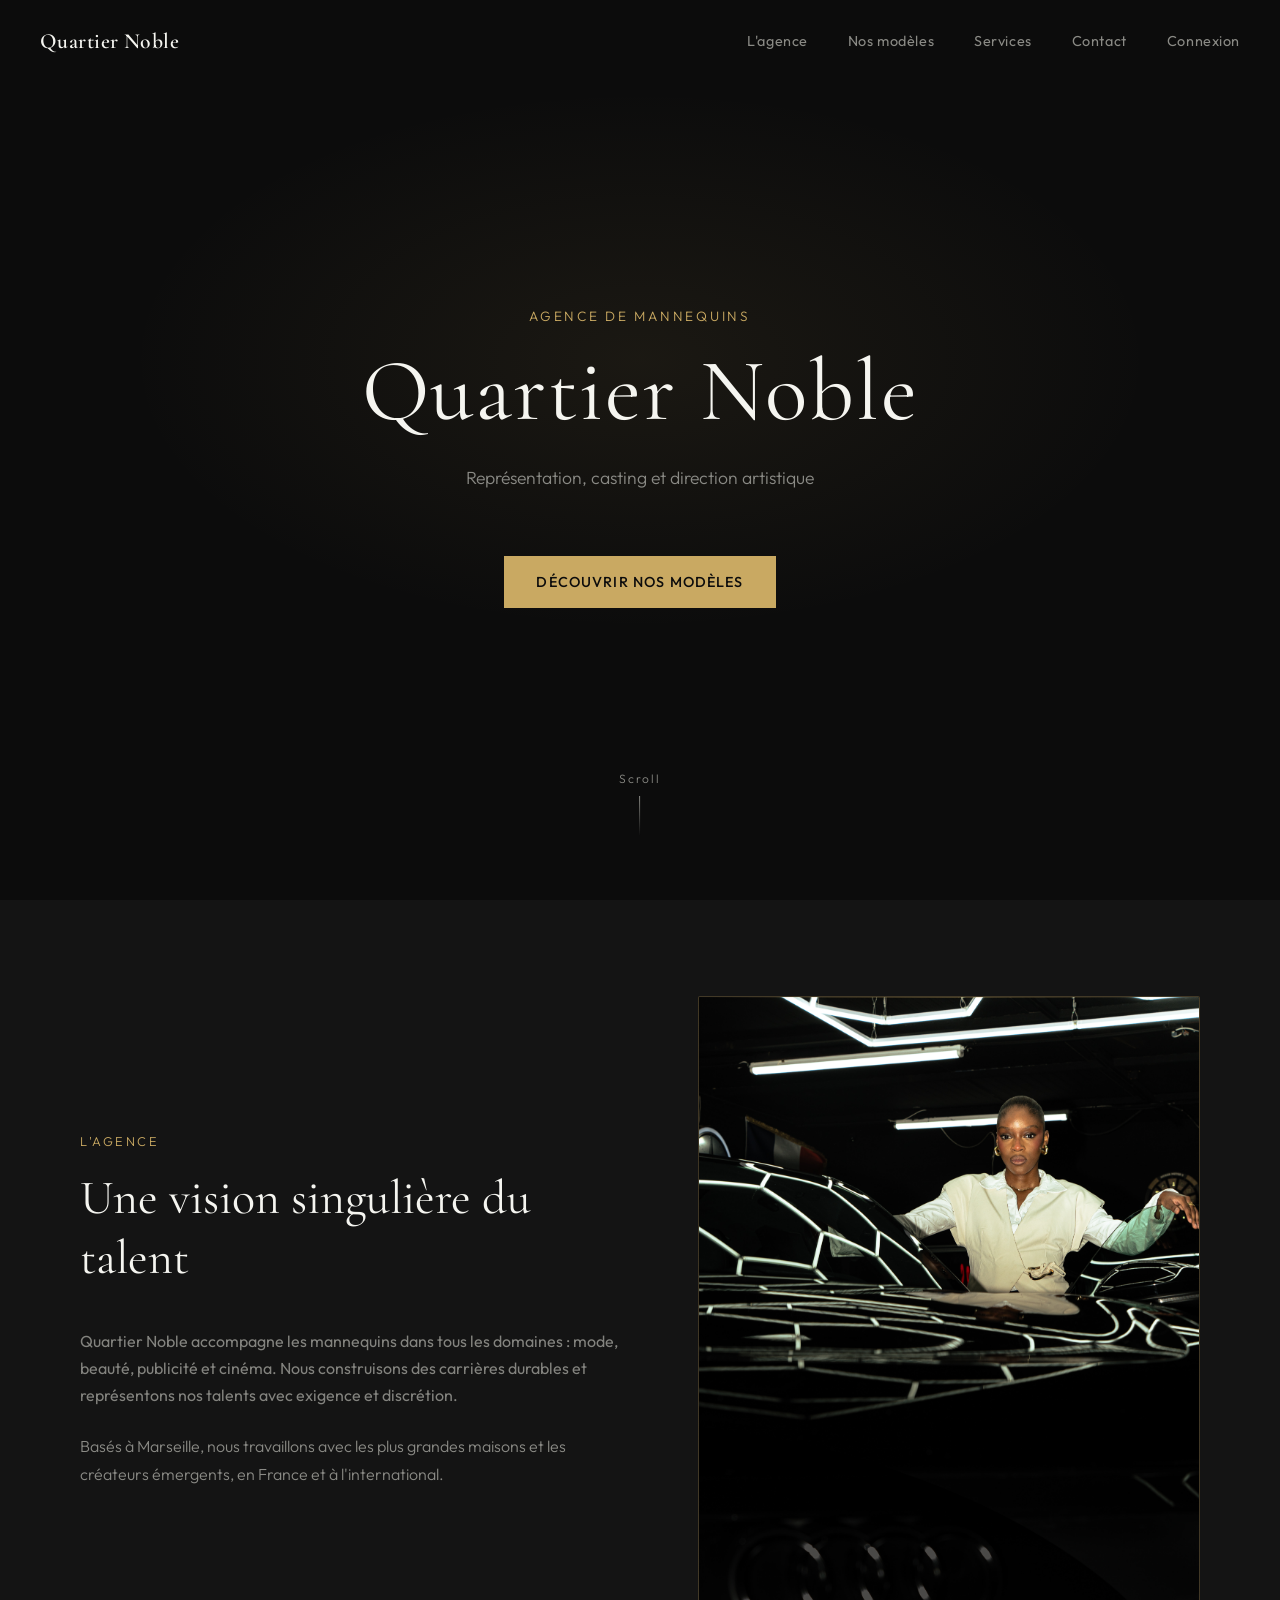
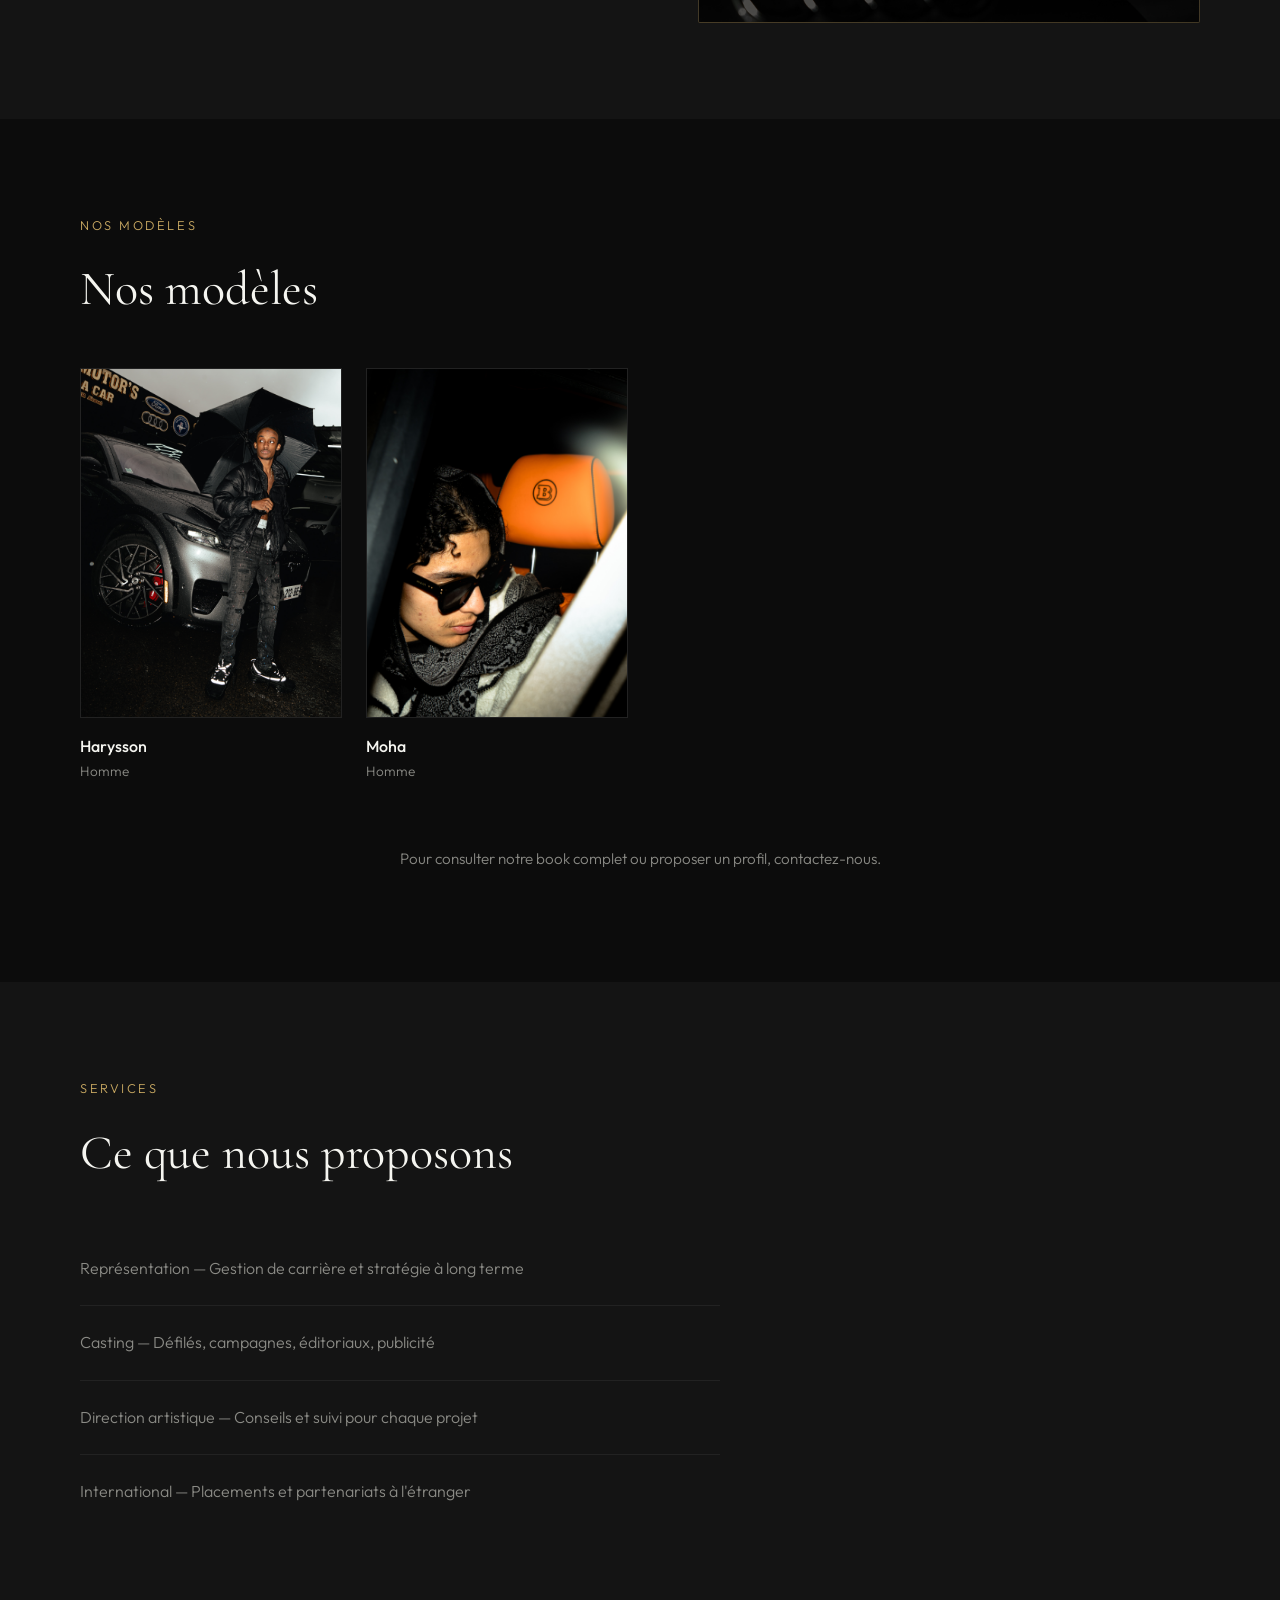
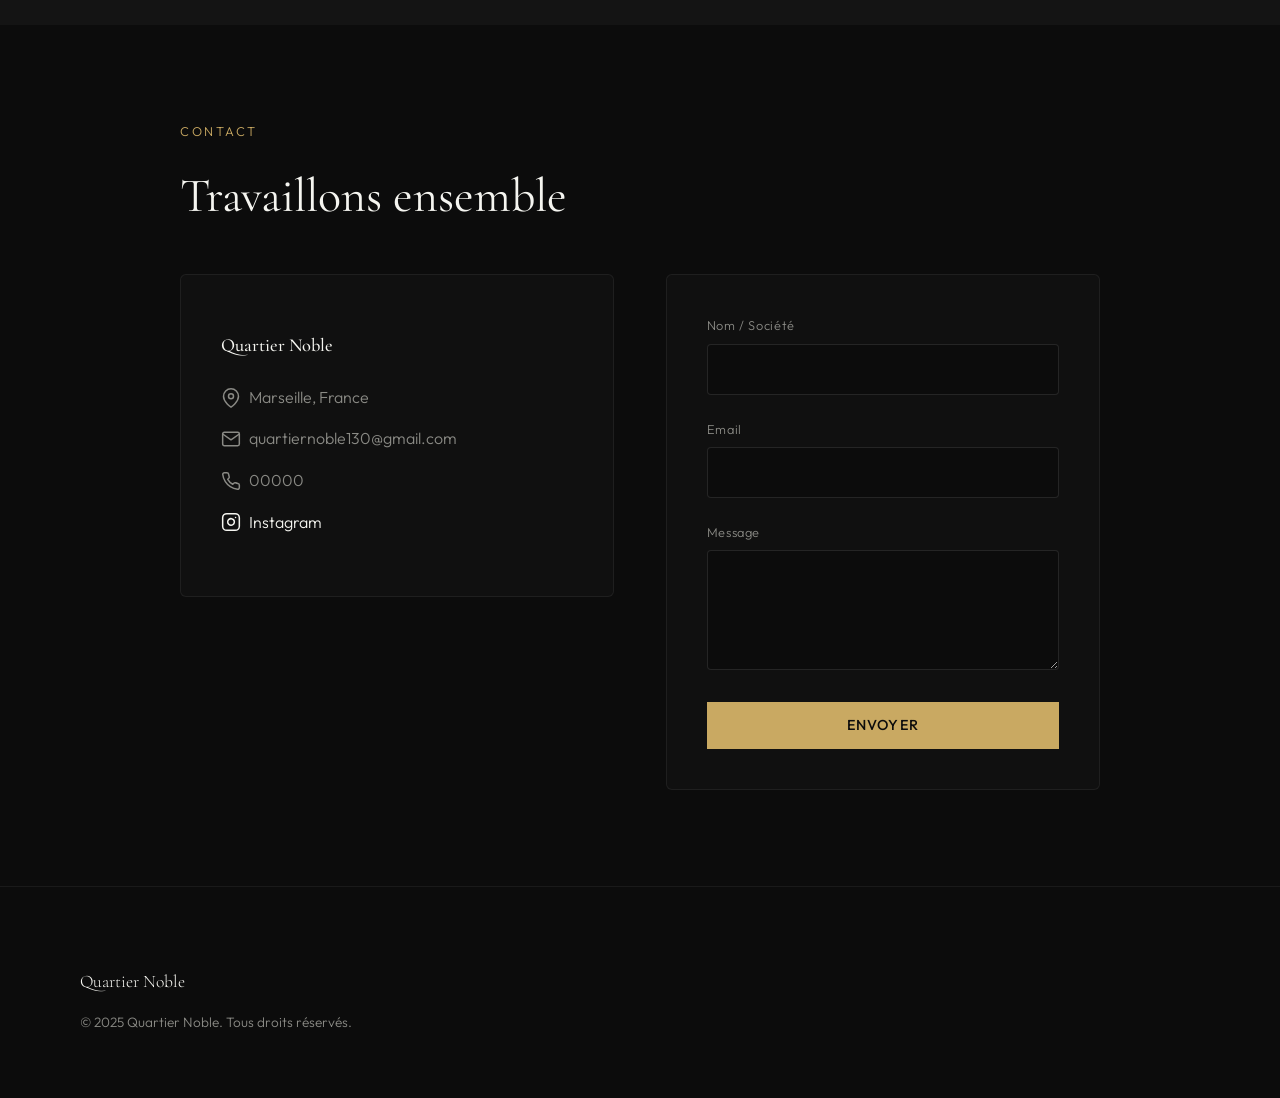
==== commit 7906a438: "Add files via upload" ====
--- a/annonce.html
+++ b/annonce.html
@@ -14,6 +14,7 @@
   <header class="header header-annonce scrolled">
     <a href="index.html" class="logo">Quartier Noble</a>
     <nav class="espace-nav" id="espace-nav" aria-label="Rubriques de l'espace"></nav>
+    <nav class="espace-nav-mobile" id="espace-nav-mobile" aria-label="Sections"></nav>
     <div class="annonce-header-actions">
       <a href="index.html" class="annonce-back" data-locale="espacePrivePage.back">Retour au site</a>
       <button type="button" class="btn btn-ghost btn-sm" id="annonce-logout" data-locale="espacePrivePage.logout">Déconnexion</button>
--- a/styles.css
+++ b/styles.css
@@ -497,13 +497,30 @@
 }
 .login-modal-panel {
   position: relative;
-  width: 100%;
-  max-width: 400px;
+  box-sizing: border-box;
+  width: 100%;
+  max-width: min(400px, 100%);
   padding: var(--space-l);
+  padding-left: max(var(--space-l), env(safe-area-inset-left, 0px));
+  padding-right: max(var(--space-l), env(safe-area-inset-right, 0px));
   background: var(--color-bg-soft);
   border: 1px solid rgba(255, 255, 255, 0.08);
   border-radius: 8px;
   box-shadow: 0 24px 48px rgba(0, 0, 0, 0.45);
+  min-width: 0;
+  overflow: hidden;
+}
+@media (max-width: 480px) {
+  .login-modal-panel {
+    padding: var(--space-m);
+    padding-left: max(var(--space-m), env(safe-area-inset-left, 0px));
+    padding-right: max(var(--space-m), env(safe-area-inset-right, 0px));
+  }
+  .login-modal {
+    padding-left: max(0.75rem, env(safe-area-inset-left, 0px));
+    padding-right: max(0.75rem, env(safe-area-inset-right, 0px));
+    box-sizing: border-box;
+  }
 }
 .login-modal-panel h2 {
   font-size: 1.75rem;
@@ -533,18 +550,88 @@
   border-color: var(--color-accent);
   box-shadow: 0 0 0 2px rgba(201, 169, 98, 0.12);
 }
+.login-form {
+  width: 100%;
+  max-width: 100%;
+  min-width: 0;
+  overflow: hidden;
+  box-sizing: border-box;
+}
 .login-error {
   font-size: 0.85rem;
   color: #e8a598;
-  margin: -0.25rem 0 var(--space-s);
-}
-.login-actions {
-  display: flex;
-  gap: var(--space-s);
-  justify-content: flex-end;
-  margin-top: var(--space-s);
-}
-.login-actions .btn { flex: 0 0 auto; }
+  margin: 0 0 var(--space-s);
+  padding: 0;
+}
+/* Colonne uniquement + bloc pleine largeur (évite le débordement iOS / inline-block) */
+.login-modal .login-form .login-actions {
+  display: flex;
+  flex-direction: column;
+  flex-wrap: nowrap;
+  gap: 0.65rem;
+  align-items: stretch;
+  align-content: stretch;
+  margin: var(--space-s) 0 0;
+  padding: 0;
+  width: 100%;
+  max-width: 100%;
+  min-width: 0;
+  box-sizing: border-box;
+}
+.login-modal .login-form .login-actions .btn {
+  display: block;
+  flex: none;
+  width: 100%;
+  max-width: 100%;
+  min-width: 0;
+  margin: 0;
+  box-sizing: border-box;
+  text-align: center;
+  padding: 0.75rem 0.75rem;
+  font-size: 0.78rem;
+  letter-spacing: 0.05em;
+}
+.login-modal .login-form .login-actions .btn-primary.is-loading {
+  cursor: wait;
+  pointer-events: none;
+  animation: login-btn-pulse 1.1s ease-in-out infinite;
+}
+@keyframes login-btn-pulse {
+  0%, 100% { opacity: 1; }
+  50% { opacity: 0.55; }
+}
+
+/* Chargement connexion réussie : overlay + spinner (visible ~1,2 s) */
+.login-modal-panel.is-connecting {
+  position: relative;
+}
+.login-modal-panel.is-connecting::before {
+  content: "";
+  position: absolute;
+  inset: 0;
+  background: rgba(0, 0, 0, 0.42);
+  border-radius: 8px;
+  z-index: 1;
+}
+.login-modal-panel.is-connecting::after {
+  content: "";
+  position: absolute;
+  top: 50%;
+  left: 50%;
+  width: 40px;
+  height: 40px;
+  margin: -20px 0 0 -20px;
+  border: 3px solid rgba(255, 255, 255, 0.12);
+  border-top-color: var(--color-accent);
+  border-radius: 50%;
+  z-index: 2;
+  animation: login-spin 0.75s linear infinite;
+}
+@keyframes login-spin {
+  to {
+    transform: rotate(360deg);
+  }
+}
 
 /* --- Page Annonce --- */
 .header-annonce {
@@ -570,6 +657,103 @@
   grid-column: 1 / -1;
   grid-row: 2;
 }
+.header-annonce .espace-nav-mobile {
+  grid-column: 1 / -1;
+  grid-row: 2;
+  display: none;
+  min-width: 0;
+  margin: 0 calc(-1 * var(--space-l));
+  padding: 0.35rem var(--space-l) 0.5rem;
+  width: calc(100% + 2 * var(--space-l));
+  max-width: none;
+  box-sizing: border-box;
+  border-top: 1px solid rgba(255, 255, 255, 0.06);
+}
+.espace-nav-mobile-track {
+  display: flex;
+  flex-wrap: nowrap;
+  align-items: stretch;
+  gap: 0.4rem;
+  overflow-x: auto;
+  -webkit-overflow-scrolling: touch;
+  scrollbar-width: none;
+  padding-bottom: 2px;
+}
+.espace-nav-mobile-track::-webkit-scrollbar {
+  display: none;
+  height: 0;
+}
+.espace-nav-mobile-tab {
+  flex: 0 0 auto;
+  appearance: none;
+  font-family: var(--font-body);
+  font-size: 0.68rem;
+  font-weight: 300;
+  letter-spacing: 0.1em;
+  text-transform: uppercase;
+  color: var(--color-text-muted);
+  background: transparent;
+  border: 1px solid rgba(255, 255, 255, 0.12);
+  border-radius: 0;
+  padding: 0.5rem 0.8rem;
+  cursor: pointer;
+  transition: color var(--transition), border-color var(--transition), background var(--transition);
+  white-space: nowrap;
+}
+.espace-nav-mobile-tab:hover {
+  color: var(--color-text);
+  border-color: rgba(255, 255, 255, 0.22);
+}
+.espace-nav-mobile-tab:focus-visible {
+  outline: 1px solid rgba(255, 255, 255, 0.35);
+  outline-offset: 2px;
+}
+.espace-nav-mobile-tab.is-active {
+  color: var(--color-accent);
+  border-color: rgba(201, 169, 98, 0.45);
+  background: rgba(201, 169, 98, 0.06);
+}
+@media (max-width: 899px) {
+  .header-annonce {
+    column-gap: 0.65rem;
+    row-gap: 0.45rem;
+    align-items: start;
+  }
+  .header-annonce .logo {
+    grid-row: 1;
+    align-self: center;
+    min-width: 0;
+    overflow: hidden;
+    text-overflow: ellipsis;
+    white-space: nowrap;
+    font-size: clamp(1rem, 4.2vw, 1.28rem);
+  }
+  .header-annonce .annonce-header-actions {
+    grid-row: 1;
+    flex-direction: column;
+    align-items: flex-end;
+    gap: 0.35rem;
+  }
+  .header-annonce .espace-nav {
+    display: none !important;
+  }
+  .header-annonce .espace-nav-mobile.is-populated {
+    display: block;
+  }
+  .annonce-back {
+    font-size: 0.65rem;
+    letter-spacing: 0.05em;
+    line-height: 1.2;
+    text-align: right;
+  }
+  .header-annonce .btn-sm {
+    padding: 0.42rem 0.7rem;
+    font-size: 0.6rem;
+  }
+  .section-annonce {
+    padding-top: calc(var(--space-2xl) + 4.5rem);
+  }
+}
 @media (min-width: 900px) {
   .header-annonce {
     display: flex;
@@ -589,6 +773,9 @@
   }
   .header-annonce .annonce-header-actions {
     flex: 0 0 auto;
+  }
+  .header-annonce .espace-nav-mobile {
+    display: none !important;
   }
 }
 .espace-nav {
